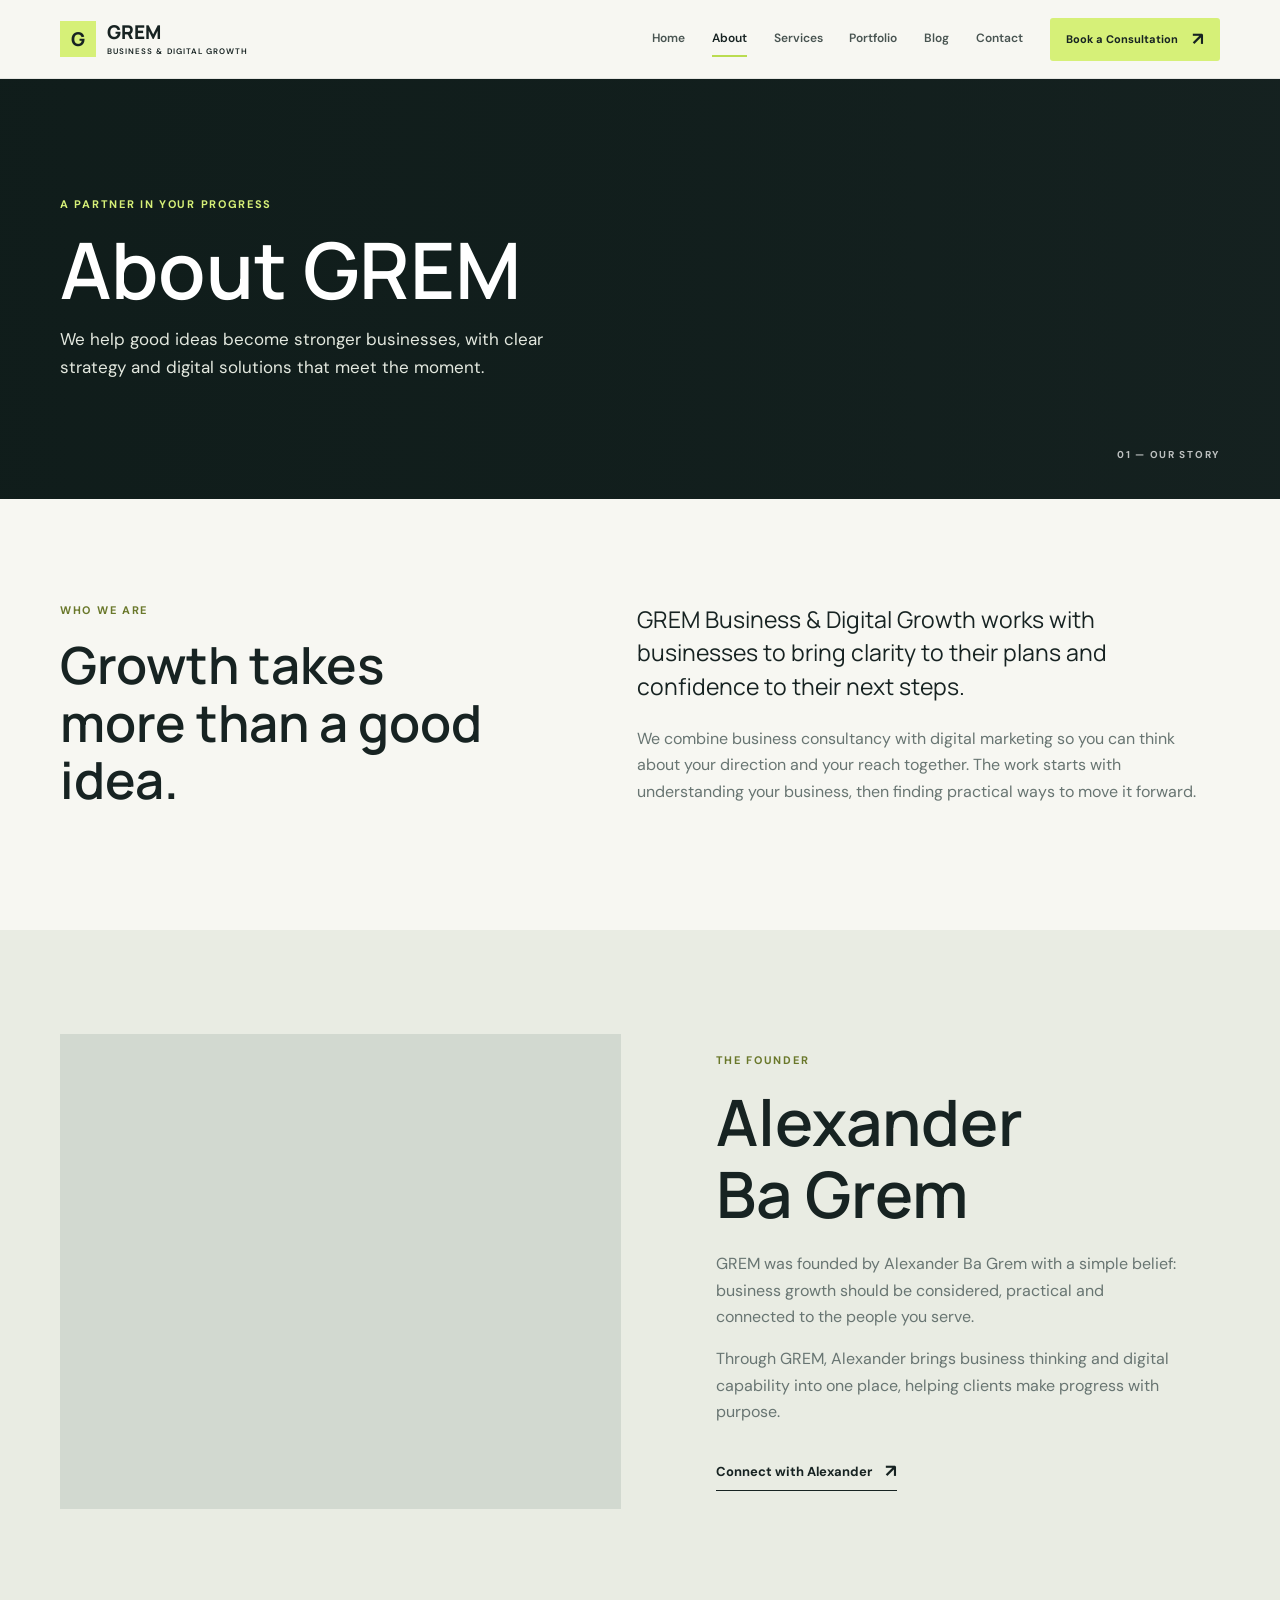
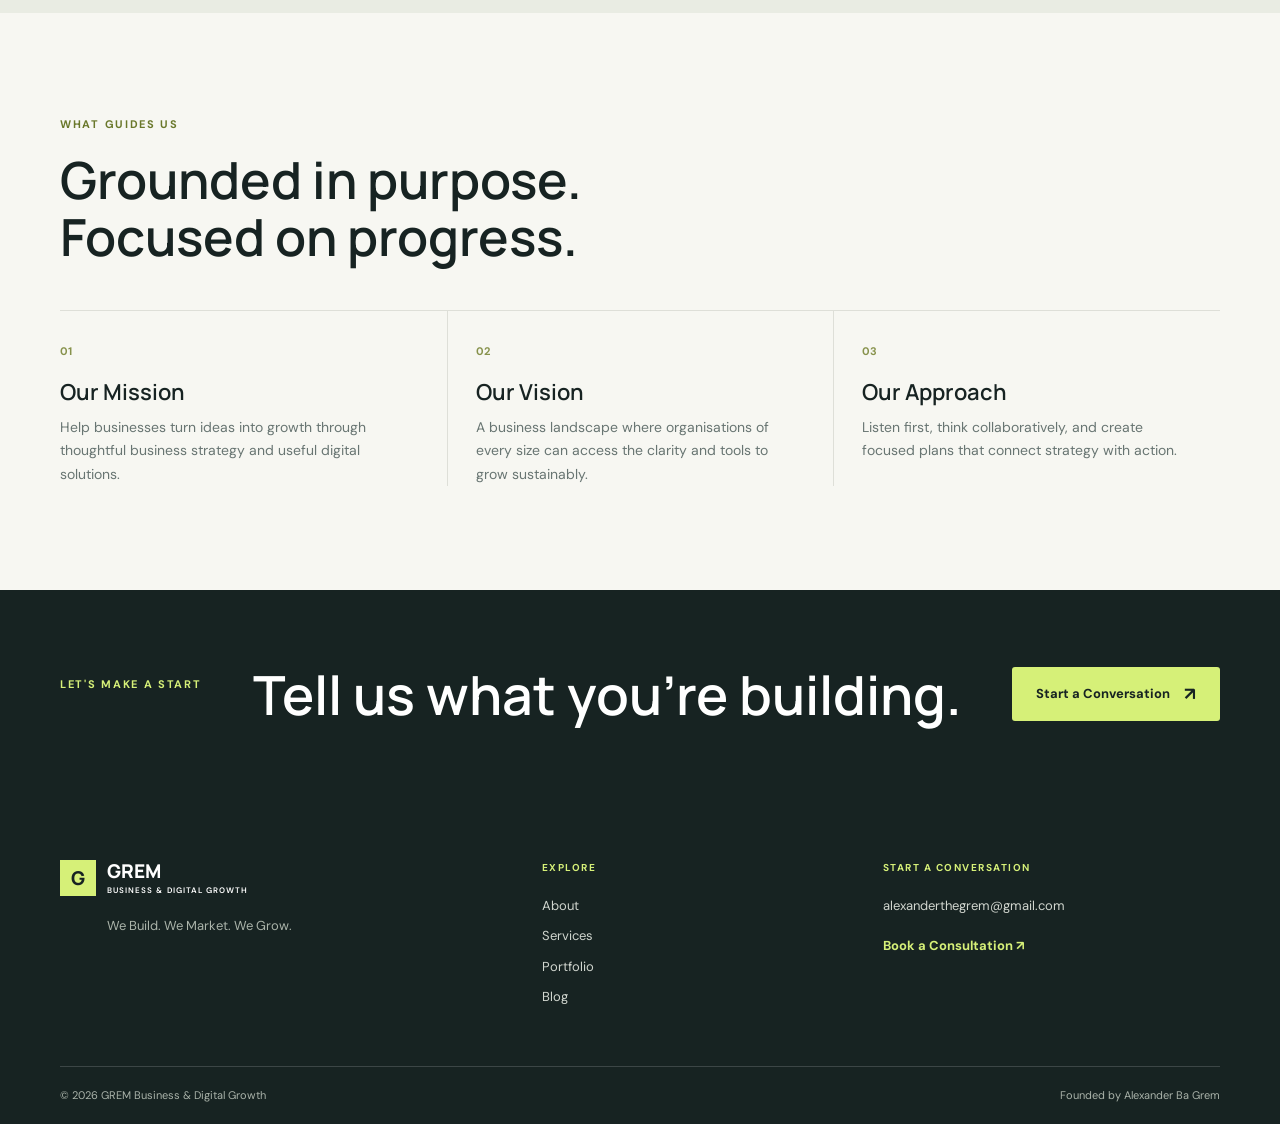
==== about.html @ a8ca72c4 "Grem digital platform" ====
<!doctype html>
<html lang="en">
<head>
  <meta charset="utf-8"><meta name="viewport" content="width=device-width, initial-scale=1">
  <meta name="description" content="Meet GREM Business & Digital Growth and founder Alexander Ba Grem.">
  <title>About | GREM Business & Digital Growth</title>
  <link rel="preconnect" href="https://fonts.googleapis.com"><link rel="preconnect" href="https://fonts.gstatic.com" crossorigin><link href="https://fonts.googleapis.com/css2?family=DM+Sans:wght@400;500;600;700&family=Manrope:wght@400;500;600;700;800&display=swap" rel="stylesheet">
  <link rel="stylesheet" href="css/style.css"><link rel="stylesheet" href="css/navbar.css"><link rel="stylesheet" href="css/about.css"><script src="js/script.js" defer></script>
</head>
<body>
  <header class="site-header"><div class="container nav-wrap"><a class="brand" href="index.html" aria-label="GREM home"><span class="brand-mark">G</span><span>GREM<span class="brand-sub">BUSINESS & DIGITAL GROWTH</span></span></a><button class="menu-toggle" type="button" aria-label="Open navigation" aria-expanded="false" aria-controls="site-navigation" data-nav-toggle><span></span><span></span></button><nav class="site-nav" id="site-navigation" aria-label="Main navigation"><a href="index.html">Home</a><a href="about.html" aria-current="page">About</a><a href="services.html">Services</a><a href="portfolio.html">Portfolio</a><a href="blog.html">Blog</a><a href="contact.html">Contact</a><a class="button button-small nav-cta" href="contact.html#contact-form">Book a Consultation <span aria-hidden="true">↗</span></a></nav></div></header>
  <main>
    <section class="page-hero about-hero"><div class="container page-hero-inner"><p class="eyebrow eyebrow-light">A partner in your progress</p><h1>About GREM</h1><p>We help good ideas become stronger businesses, with clear strategy and digital solutions that meet the moment.</p><span class="page-hero-index">01 — OUR STORY</span></div></section>
    <section class="section about-intro"><div class="container about-intro-grid"><div><p class="eyebrow">Who we are</p><h2>Growth takes more than a good idea.</h2></div><div><p class="lead-copy">GREM Business &amp; Digital Growth works with businesses to bring clarity to their plans and confidence to their next steps.</p><p>We combine business consultancy with digital marketing so you can think about your direction and your reach together. The work starts with understanding your business, then finding practical ways to move it forward.</p></div></div></section>
    <section class="founder-section section"><div class="container founder-grid"><div class="founder-photo" role="img" aria-label="Workspace representing the founder's approach to business"></div><div class="founder-copy"><p class="eyebrow">The founder</p><h2>Alexander<br>Ba Grem</h2><p>GREM was founded by Alexander Ba Grem with a simple belief: business growth should be considered, practical and connected to the people you serve.</p><p>Through GREM, Alexander brings business thinking and digital capability into one place, helping clients make progress with purpose.</p><a class="text-link" href="mailto:alexanderthegrem@gmail.com">Connect with Alexander <span aria-hidden="true">↗</span></a></div></div></section>
    <section class="values-section section"><div class="container"><div class="section-heading"><p class="eyebrow">What guides us</p><h2>Grounded in purpose.<br>Focused on progress.</h2></div><div class="values-grid"><article><span>01</span><h3>Our Mission</h3><p>Help businesses turn ideas into growth through thoughtful business strategy and useful digital solutions.</p></article><article><span>02</span><h3>Our Vision</h3><p>A business landscape where organisations of every size can access the clarity and tools to grow sustainably.</p></article><article><span>03</span><h3>Our Approach</h3><p>Listen first, think collaboratively, and create focused plans that connect strategy with action.</p></article></div></div></section>
    <section class="about-cta"><div class="container about-cta-inner"><p class="eyebrow eyebrow-light">Let's make a start</p><h2>Tell us what you’re building.</h2><a class="button button-accent" href="contact.html#contact-form">Start a Conversation <span aria-hidden="true">↗</span></a></div></section>
  </main>
  <footer class="site-footer"><div class="container footer-main"><div class="footer-brand"><a class="brand brand-footer" href="index.html"><span class="brand-mark">G</span><span>GREM<span class="brand-sub">BUSINESS & DIGITAL GROWTH</span></span></a><p>We Build. We Market. We Grow.</p></div><div class="footer-links"><p class="footer-label">Explore</p><a href="about.html">About</a><a href="services.html">Services</a><a href="portfolio.html">Portfolio</a><a href="blog.html">Blog</a></div><div class="footer-contact"><p class="footer-label">Start a conversation</p><a href="mailto:alexanderthegrem@gmail.com">alexanderthegrem@gmail.com</a><a class="footer-book" href="contact.html#contact-form">Book a Consultation <span aria-hidden="true">↗</span></a></div></div><div class="container footer-bottom"><span>© <span data-year></span> GREM Business &amp; Digital Growth</span><span>Founded by Alexander Ba Grem</span></div></footer>
</body>
</html>
---- css/style.css ----
/* Shared foundations and reusable components for every page. */
:root {
  --ink: #172322;
  --ink-soft: #334240;
  --muted: #687572;
  --paper: #f7f7f2;
  --white: #ffffff;
  --line: #dedfd8;
  --lime: #d6f078;
  --lime-dark: #badc50;
  --coral: #f09472;
  --serif: "Manrope", "DM Sans", sans-serif;
  --sans: "DM Sans", sans-serif;
}

* { box-sizing: border-box; }
html { scroll-behavior: smooth; scroll-padding-top: 96px; }
body { margin: 0; background: var(--paper); color: var(--ink); font-family: var(--sans); font-size: 16px; line-height: 1.65; -webkit-font-smoothing: antialiased; }
img { display: block; max-width: 100%; }
a { color: inherit; text-decoration: none; }
button, input, textarea { font: inherit; }
.container { width: min(1160px, calc(100% - 48px)); margin-inline: auto; }
.section { padding: 104px 0; }
.eyebrow { margin: 0 0 18px; color: #6a782b; font-size: 11px; font-weight: 700; letter-spacing: 1.7px; line-height: 1.4; text-transform: uppercase; }
.eyebrow-light { color: var(--lime); }
h1, h2, h3, p { margin-top: 0; }
h1, h2, h3 { font-family: var(--serif); letter-spacing: 0; }
h2 { margin-bottom: 18px; font-size: clamp(32px, 4vw, 52px); font-weight: 600; line-height: 1.12; }
h3 { font-weight: 600; line-height: 1.25; }
.section-intro { max-width: 460px; margin: 0; color: var(--muted); font-size: 17px; }
.section-heading { margin-bottom: 44px; }
.section-heading h2 { margin-bottom: 18px; }
.section-heading-row { display: flex; align-items: end; justify-content: space-between; gap: 48px; }
.section-heading-row .section-intro { margin-bottom: 7px; }
.button { display: inline-flex; min-height: 54px; align-items: center; justify-content: center; gap: 14px; padding: 0 23px; border: 1px solid transparent; border-radius: 3px; background: var(--lime); color: var(--ink); font-size: 13px; font-weight: 700; transition: background-color .2s ease, color .2s ease, transform .2s ease, border-color .2s ease; }
.button:hover { transform: translateY(-2px); background: var(--lime-dark); }
.button span { font-size: 18px; line-height: 1; }
.button-dark { background: var(--ink); color: var(--white); }
.button-dark:hover { background: #2c3c39; }
.button-accent { background: var(--lime); color: var(--ink); }
.button-outline-light { border-color: rgba(255,255,255,.5); color: var(--white); background: transparent; }
.button-outline-light:hover { border-color: var(--lime); background: var(--lime); color: var(--ink); }
.text-link { display: inline-flex; align-items: center; gap: 13px; border-bottom: 1px solid currentColor; padding-bottom: 4px; font-size: 13px; font-weight: 700; }
.text-link span { font-size: 18px; transition: transform .2s ease; }
.text-link:hover span { transform: translateX(4px); }
.site-footer { padding: 62px 0 0; background: var(--ink); color: #f4f6ef; }
.footer-main { display: grid; grid-template-columns: 1.5fr 1fr 1.2fr; gap: 60px; padding-bottom: 50px; }
.brand { display: inline-flex; align-items: center; gap: 11px; color: var(--ink); font-family: var(--serif); font-size: 19px; font-weight: 800; line-height: 1; }
.brand-mark { display: grid; width: 36px; height: 36px; place-items: center; background: var(--lime); color: var(--ink); font-size: 19px; }
.brand-sub { display: block; margin-top: 5px; font-family: var(--sans); font-size: 8px; font-weight: 600; letter-spacing: 1.05px; }
.brand-footer { color: var(--white); }
.footer-brand > p { margin: 19px 0 0 47px; color: #abb4aa; font-size: 13px; }
.footer-label { margin-bottom: 18px; color: var(--lime); font-size: 10px; font-weight: 700; letter-spacing: 1.5px; text-transform: uppercase; }
.footer-links, .footer-contact { display: flex; align-items: flex-start; flex-direction: column; }
.footer-links a, .footer-contact > a { margin: 0 0 9px; color: #d1d6cf; font-size: 13px; transition: color .2s ease; }
.footer-links a:hover, .footer-contact > a:hover { color: var(--lime); }
.footer-contact .footer-book { margin-top: 10px; color: var(--lime); font-weight: 700; }
.footer-bottom { display: flex; justify-content: space-between; gap: 20px; padding: 19px 0; border-top: 1px solid rgba(255,255,255,.16); color: #aab3aa; font-size: 11px; }
.page-hero { position: relative; overflow: hidden; min-height: 420px; background-color: var(--ink); background-position: center; background-size: cover; color: var(--white); }
.page-hero::before { position: absolute; inset: 0; background: linear-gradient(90deg, rgba(15,28,26,.9) 0%, rgba(15,28,26,.65) 53%, rgba(15,28,26,.28) 100%); content: ""; }
.page-hero-inner { position: relative; display: flex; min-height: 420px; align-items: flex-start; justify-content: center; flex-direction: column; padding-top: 46px; padding-bottom: 46px; }
.page-hero h1 { max-width: 760px; margin: 0 0 17px; font-size: clamp(46px, 7vw, 78px); font-weight: 600; line-height: .99; }
.page-hero-inner > p:not(.eyebrow) { max-width: 520px; margin: 0; color: #e3e8df; font-size: 17px; }
.page-hero-index { position: absolute; right: 0; bottom: 36px; color: rgba(255,255,255,.72); font-size: 10px; font-weight: 700; letter-spacing: 1.7px; }
.skip-link { position: absolute; top: -100px; left: 12px; z-index: 100; padding: 10px 14px; background: var(--white); color: var(--ink); }
.skip-link:focus { top: 12px; }
:focus-visible { outline: 3px solid #ed956e; outline-offset: 3px; }
@media (max-width: 760px) {
  .container { width: min(100% - 36px, 600px); }
  .section { padding: 76px 0; }
  .section-heading-row { align-items: flex-start; flex-direction: column; gap: 6px; }
  .footer-main { grid-template-columns: 1fr 1fr; gap: 36px 25px; }
  .footer-brand { grid-column: 1 / -1; }
  .footer-bottom { flex-direction: column; gap: 4px; }
  .page-hero, .page-hero-inner { min-height: 380px; }
  .page-hero-index { right: 0; bottom: 24px; }
}
@media (prefers-reduced-motion: reduce) {
  *, *::before, *::after { scroll-behavior: auto !important; transition-duration: .01ms !important; animation-duration: .01ms !important; }
}
---- css/navbar.css ----
.site-header { position: sticky; top: 0; z-index: 20; border-bottom: 1px solid rgba(23,35,34,.08); background: rgba(247,247,242,.97); backdrop-filter: blur(12px); }
.nav-wrap { display: flex; min-height: 78px; align-items: center; justify-content: space-between; gap: 28px; }
.site-nav { display: flex; align-items: center; gap: clamp(17px, 2.1vw, 29px); }
.site-nav > a:not(.button) { position: relative; color: #485451; font-size: 12px; font-weight: 600; transition: color .2s ease; }
.site-nav > a:not(.button):hover, .site-nav > a[aria-current="page"] { color: var(--ink); }
.site-nav > a[aria-current="page"]::after { position: absolute; right: 0; bottom: -8px; left: 0; height: 2px; background: var(--lime-dark); content: ""; }
.site-nav .nav-cta { min-height: 43px; padding-inline: 15px; white-space: nowrap; }
.button-small { font-size: 11px; }
.menu-toggle { display: none; }
@media (max-width: 900px) {
  .nav-wrap { min-height: 72px; }
  .menu-toggle { display: flex; width: 44px; height: 44px; align-items: center; justify-content: center; flex-direction: column; gap: 6px; border: 1px solid var(--line); border-radius: 3px; background: transparent; cursor: pointer; }
  .menu-toggle span { width: 18px; height: 2px; background: var(--ink); transition: transform .2s ease; }
  .menu-toggle[aria-expanded="true"] span:first-child { transform: translateY(4px) rotate(45deg); }
  .menu-toggle[aria-expanded="true"] span:last-child { transform: translateY(-4px) rotate(-45deg); }
  .site-nav { position: absolute; top: 100%; right: 0; left: 0; display: none; align-items: stretch; flex-direction: column; gap: 0; padding: 9px 24px 22px; border-top: 1px solid var(--line); background: var(--paper); box-shadow: 0 18px 25px rgba(23,35,34,.08); }
  .site-nav.is-open { display: flex; }
  .site-nav > a:not(.button) { padding: 11px 0; border-bottom: 1px solid var(--line); }
  .site-nav > a[aria-current="page"]::after { display: none; }
  .site-nav .nav-cta { align-self: flex-start; margin-top: 16px; }
}
---- css/about.css ----
.about-hero { background-image: url("https://images.unsplash.com/photo-1521737711867-e3b97375f902?auto=format&fit=crop&w=1900&q=85"); background-position: center 45%; }
.about-intro-grid { display: grid; grid-template-columns: .9fr 1.1fr; gap: 100px; }
.about-intro-grid h2 { max-width: 450px; }
.about-intro-grid > div:last-child { max-width: 570px; color: var(--muted); }
.about-intro-grid .lead-copy { color: var(--ink); font-family: var(--serif); font-size: 23px; line-height: 1.45; }
.founder-section { background: #e9ece3; }
.founder-grid { display: grid; grid-template-columns: 1fr .9fr; align-items: center; gap: 95px; }
.founder-photo { min-height: 475px; background: #d2d9d0 url("https://images.unsplash.com/photo-1497366754035-f200968a6e72?auto=format&fit=crop&w=1000&q=85") center / cover no-repeat; }
.founder-copy h2 { margin-bottom: 22px; font-size: clamp(42px, 5vw, 64px); }
.founder-copy > p:not(.eyebrow) { max-width: 470px; color: var(--muted); }
.founder-copy .text-link { margin-top: 15px; }
.values-section { background: var(--paper); }
.values-grid { display: grid; grid-template-columns: repeat(3, 1fr); border-top: 1px solid var(--line); }
.values-grid article { padding: 26px 28px 0 0; }
.values-grid article + article { padding-left: 28px; border-left: 1px solid var(--line); }
.values-grid article > span { color: #87924c; font-size: 11px; font-weight: 700; }
.values-grid h3 { margin: 16px 0 10px; font-size: 22px; }
.values-grid p { max-width: 320px; margin: 0; color: var(--muted); font-size: 14px; }
.about-cta { padding: 74px 0; background: var(--ink); color: var(--white); }
.about-cta-inner { display: flex; align-items: center; justify-content: space-between; gap: 30px; }
.about-cta h2 { margin: 0; font-size: clamp(34px, 4.5vw, 54px); }
@media (max-width: 760px) {
  .about-intro-grid, .founder-grid { grid-template-columns: 1fr; gap: 34px; }
  .founder-photo { min-height: 340px; }
  .values-grid { grid-template-columns: 1fr; }
  .values-grid article, .values-grid article + article { padding: 23px 0; border-left: 0; border-bottom: 1px solid var(--line); }
  .about-cta-inner { align-items: flex-start; flex-direction: column; }
}
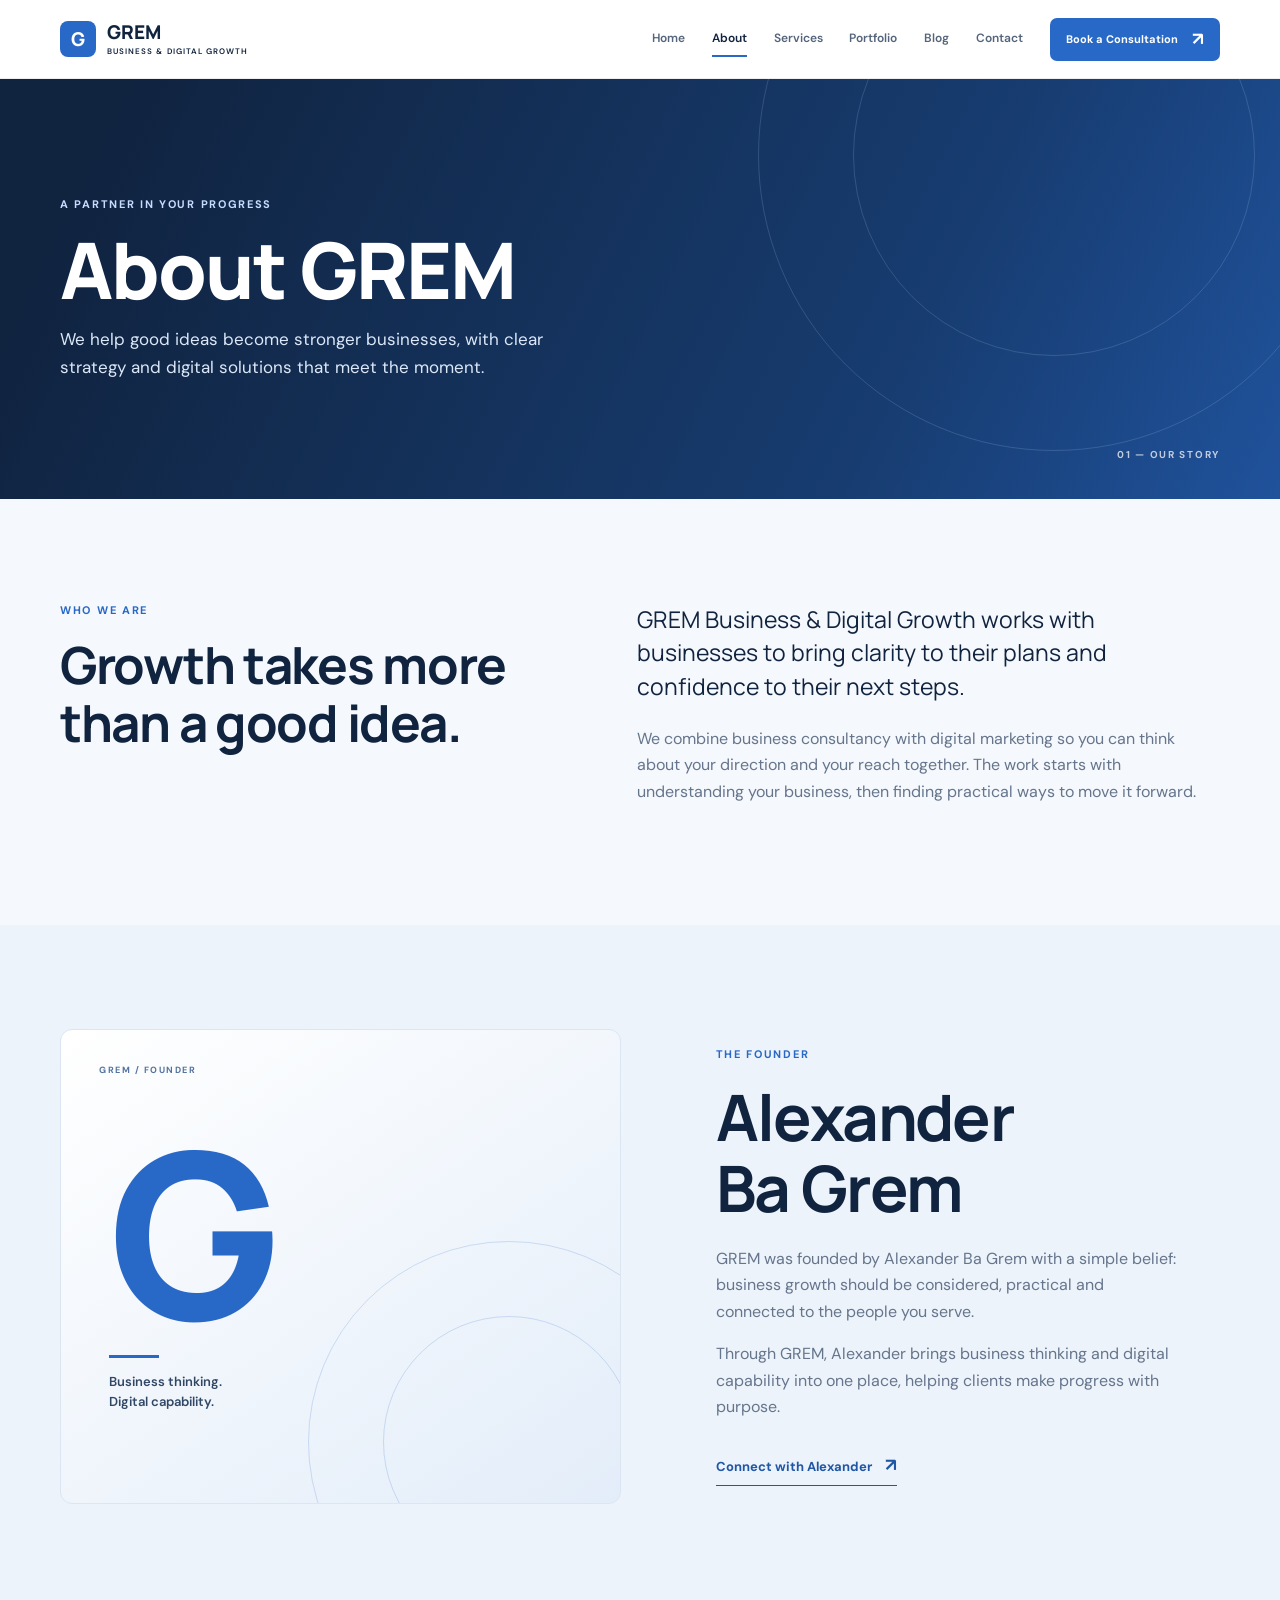
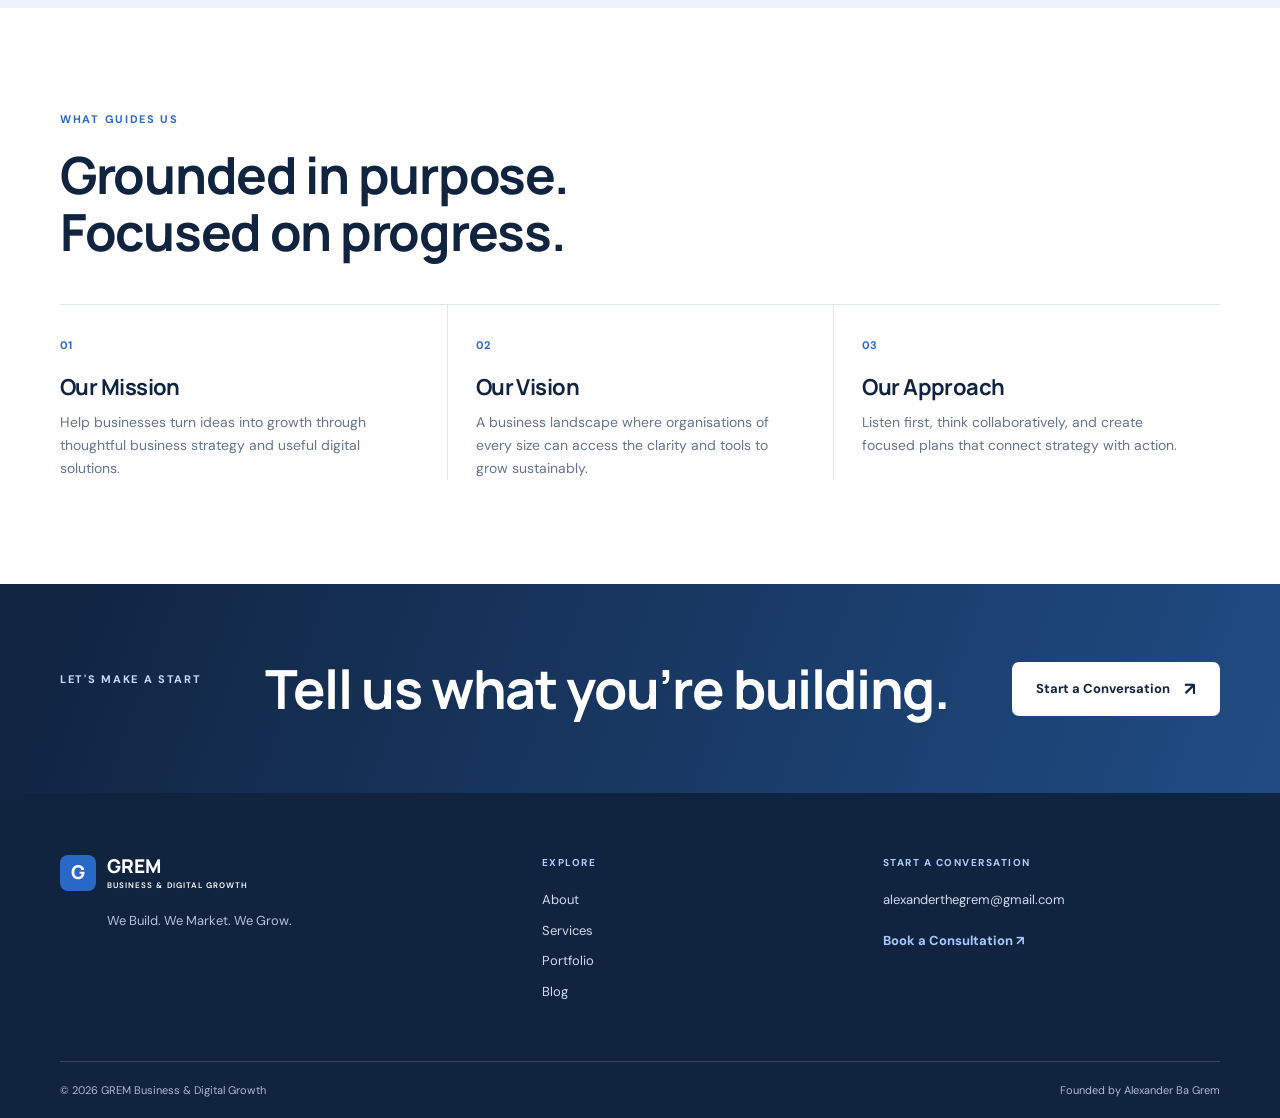
==== commit 64be5b40: "Remove unnecessary pics" ====
--- a/about.html
+++ b/about.html
@@ -12,7 +12,7 @@
   <main>
     <section class="page-hero about-hero"><div class="container page-hero-inner"><p class="eyebrow eyebrow-light">A partner in your progress</p><h1>About GREM</h1><p>We help good ideas become stronger businesses, with clear strategy and digital solutions that meet the moment.</p><span class="page-hero-index">01 — OUR STORY</span></div></section>
     <section class="section about-intro"><div class="container about-intro-grid"><div><p class="eyebrow">Who we are</p><h2>Growth takes more than a good idea.</h2></div><div><p class="lead-copy">GREM Business &amp; Digital Growth works with businesses to bring clarity to their plans and confidence to their next steps.</p><p>We combine business consultancy with digital marketing so you can think about your direction and your reach together. The work starts with understanding your business, then finding practical ways to move it forward.</p></div></div></section>
-    <section class="founder-section section"><div class="container founder-grid"><div class="founder-photo" role="img" aria-label="Workspace representing the founder's approach to business"></div><div class="founder-copy"><p class="eyebrow">The founder</p><h2>Alexander<br>Ba Grem</h2><p>GREM was founded by Alexander Ba Grem with a simple belief: business growth should be considered, practical and connected to the people you serve.</p><p>Through GREM, Alexander brings business thinking and digital capability into one place, helping clients make progress with purpose.</p><a class="text-link" href="mailto:alexanderthegrem@gmail.com">Connect with Alexander <span aria-hidden="true">↗</span></a></div></div></section>
+    <section class="founder-section section"><div class="container founder-grid"><div class="founder-art" aria-hidden="true"><span class="founder-art-label">GREM / FOUNDER</span><span class="founder-art-initials">G</span><span class="founder-art-rule"></span><span class="founder-art-caption">Business thinking.<br>Digital capability.</span></div><div class="founder-copy"><p class="eyebrow">The founder</p><h2>Alexander<br>Ba Grem</h2><p>GREM was founded by Alexander Ba Grem with a simple belief: business growth should be considered, practical and connected to the people you serve.</p><p>Through GREM, Alexander brings business thinking and digital capability into one place, helping clients make progress with purpose.</p><a class="text-link" href="mailto:alexanderthegrem@gmail.com">Connect with Alexander <span aria-hidden="true">↗</span></a></div></div></section>
     <section class="values-section section"><div class="container"><div class="section-heading"><p class="eyebrow">What guides us</p><h2>Grounded in purpose.<br>Focused on progress.</h2></div><div class="values-grid"><article><span>01</span><h3>Our Mission</h3><p>Help businesses turn ideas into growth through thoughtful business strategy and useful digital solutions.</p></article><article><span>02</span><h3>Our Vision</h3><p>A business landscape where organisations of every size can access the clarity and tools to grow sustainably.</p></article><article><span>03</span><h3>Our Approach</h3><p>Listen first, think collaboratively, and create focused plans that connect strategy with action.</p></article></div></div></section>
     <section class="about-cta"><div class="container about-cta-inner"><p class="eyebrow eyebrow-light">Let's make a start</p><h2>Tell us what you’re building.</h2><a class="button button-accent" href="contact.html#contact-form">Start a Conversation <span aria-hidden="true">↗</span></a></div></section>
   </main>
--- a/css/style.css
+++ b/css/style.css
@@ -1,14 +1,15 @@
 /* Shared foundations and reusable components for every page. */
 :root {
-  --ink: #172322;
-  --ink-soft: #334240;
-  --muted: #687572;
-  --paper: #f7f7f2;
+  --ink: #10233f;
+  --ink-soft: #304766;
+  --muted: #65758c;
+  --paper: #f5f8fc;
   --white: #ffffff;
-  --line: #dedfd8;
-  --lime: #d6f078;
-  --lime-dark: #badc50;
-  --coral: #f09472;
+  --line: #e0e7f0;
+  --blue: #2868c7;
+  --blue-dark: #1f56a5;
+  --blue-pale: #eaf2fc;
+  --accent: #a8caff;
   --serif: "Manrope", "DM Sans", sans-serif;
   --sans: "DM Sans", sans-serif;
 }
@@ -21,50 +22,53 @@
 button, input, textarea { font: inherit; }
 .container { width: min(1160px, calc(100% - 48px)); margin-inline: auto; }
 .section { padding: 104px 0; }
-.eyebrow { margin: 0 0 18px; color: #6a782b; font-size: 11px; font-weight: 700; letter-spacing: 1.7px; line-height: 1.4; text-transform: uppercase; }
-.eyebrow-light { color: var(--lime); }
+.eyebrow { margin: 0 0 18px; color: var(--blue); font-size: 11px; font-weight: 700; letter-spacing: 1.7px; line-height: 1.4; text-transform: uppercase; }
+.eyebrow-light { color: #c7dcff; }
 h1, h2, h3, p { margin-top: 0; }
-h1, h2, h3 { font-family: var(--serif); letter-spacing: 0; }
-h2 { margin-bottom: 18px; font-size: clamp(32px, 4vw, 52px); font-weight: 600; line-height: 1.12; }
-h3 { font-weight: 600; line-height: 1.25; }
+h1, h2, h3 { font-family: var(--serif); letter-spacing: -.025em; }
+h2 { margin-bottom: 18px; font-size: clamp(32px, 4vw, 52px); font-weight: 700; line-height: 1.12; }
+h3 { font-weight: 700; line-height: 1.25; }
 .section-intro { max-width: 460px; margin: 0; color: var(--muted); font-size: 17px; }
 .section-heading { margin-bottom: 44px; }
 .section-heading h2 { margin-bottom: 18px; }
 .section-heading-row { display: flex; align-items: end; justify-content: space-between; gap: 48px; }
 .section-heading-row .section-intro { margin-bottom: 7px; }
-.button { display: inline-flex; min-height: 54px; align-items: center; justify-content: center; gap: 14px; padding: 0 23px; border: 1px solid transparent; border-radius: 3px; background: var(--lime); color: var(--ink); font-size: 13px; font-weight: 700; transition: background-color .2s ease, color .2s ease, transform .2s ease, border-color .2s ease; }
-.button:hover { transform: translateY(-2px); background: var(--lime-dark); }
+.button { display: inline-flex; min-height: 54px; align-items: center; justify-content: center; gap: 14px; padding: 0 23px; border: 1px solid transparent; border-radius: 7px; background: var(--blue); color: var(--white); font-size: 13px; font-weight: 700; transition: background-color .2s ease, color .2s ease, transform .2s ease, border-color .2s ease; }
+.button:hover { transform: translateY(-2px); background: var(--blue-dark); }
 .button span { font-size: 18px; line-height: 1; }
 .button-dark { background: var(--ink); color: var(--white); }
-.button-dark:hover { background: #2c3c39; }
-.button-accent { background: var(--lime); color: var(--ink); }
-.button-outline-light { border-color: rgba(255,255,255,.5); color: var(--white); background: transparent; }
-.button-outline-light:hover { border-color: var(--lime); background: var(--lime); color: var(--ink); }
-.text-link { display: inline-flex; align-items: center; gap: 13px; border-bottom: 1px solid currentColor; padding-bottom: 4px; font-size: 13px; font-weight: 700; }
+.button-dark:hover { background: var(--ink-soft); }
+.button-accent { background: var(--white); color: var(--ink); }
+.button-accent:hover { background: var(--accent); color: var(--ink); }
+.button-outline-light { border-color: rgba(255,255,255,.45); color: var(--white); background: transparent; }
+.button-outline-light:hover { border-color: var(--white); background: var(--white); color: var(--ink); }
+.text-link { display: inline-flex; align-items: center; gap: 13px; border-bottom: 1px solid currentColor; padding-bottom: 4px; color: var(--blue-dark); font-size: 13px; font-weight: 700; }
 .text-link span { font-size: 18px; transition: transform .2s ease; }
 .text-link:hover span { transform: translateX(4px); }
-.site-footer { padding: 62px 0 0; background: var(--ink); color: #f4f6ef; }
+.site-footer { padding: 62px 0 0; background: var(--ink); color: #f4f7fc; }
 .footer-main { display: grid; grid-template-columns: 1.5fr 1fr 1.2fr; gap: 60px; padding-bottom: 50px; }
 .brand { display: inline-flex; align-items: center; gap: 11px; color: var(--ink); font-family: var(--serif); font-size: 19px; font-weight: 800; line-height: 1; }
-.brand-mark { display: grid; width: 36px; height: 36px; place-items: center; background: var(--lime); color: var(--ink); font-size: 19px; }
+.brand-mark { display: grid; width: 36px; height: 36px; place-items: center; border-radius: 8px; background: var(--blue); color: var(--white); font-size: 19px; }
 .brand-sub { display: block; margin-top: 5px; font-family: var(--sans); font-size: 8px; font-weight: 600; letter-spacing: 1.05px; }
 .brand-footer { color: var(--white); }
-.footer-brand > p { margin: 19px 0 0 47px; color: #abb4aa; font-size: 13px; }
-.footer-label { margin-bottom: 18px; color: var(--lime); font-size: 10px; font-weight: 700; letter-spacing: 1.5px; text-transform: uppercase; }
+.footer-brand > p { margin: 19px 0 0 47px; color: #b5c3d5; font-size: 13px; }
+.footer-label { margin-bottom: 18px; color: #afcefa; font-size: 10px; font-weight: 700; letter-spacing: 1.5px; text-transform: uppercase; }
 .footer-links, .footer-contact { display: flex; align-items: flex-start; flex-direction: column; }
-.footer-links a, .footer-contact > a { margin: 0 0 9px; color: #d1d6cf; font-size: 13px; transition: color .2s ease; }
-.footer-links a:hover, .footer-contact > a:hover { color: var(--lime); }
-.footer-contact .footer-book { margin-top: 10px; color: var(--lime); font-weight: 700; }
-.footer-bottom { display: flex; justify-content: space-between; gap: 20px; padding: 19px 0; border-top: 1px solid rgba(255,255,255,.16); color: #aab3aa; font-size: 11px; }
-.page-hero { position: relative; overflow: hidden; min-height: 420px; background-color: var(--ink); background-position: center; background-size: cover; color: var(--white); }
-.page-hero::before { position: absolute; inset: 0; background: linear-gradient(90deg, rgba(15,28,26,.9) 0%, rgba(15,28,26,.65) 53%, rgba(15,28,26,.28) 100%); content: ""; }
-.page-hero-inner { position: relative; display: flex; min-height: 420px; align-items: flex-start; justify-content: center; flex-direction: column; padding-top: 46px; padding-bottom: 46px; }
-.page-hero h1 { max-width: 760px; margin: 0 0 17px; font-size: clamp(46px, 7vw, 78px); font-weight: 600; line-height: .99; }
-.page-hero-inner > p:not(.eyebrow) { max-width: 520px; margin: 0; color: #e3e8df; font-size: 17px; }
+.footer-links a, .footer-contact > a { margin: 0 0 9px; color: #d1dceb; font-size: 13px; transition: color .2s ease; }
+.footer-links a:hover, .footer-contact > a:hover { color: var(--accent); }
+.footer-contact .footer-book { margin-top: 10px; color: var(--accent); font-weight: 700; }
+.footer-bottom { display: flex; justify-content: space-between; gap: 20px; padding: 19px 0; border-top: 1px solid rgba(255,255,255,.16); color: #aebbd0; font-size: 11px; }
+.page-hero { position: relative; overflow: hidden; min-height: 420px; background: linear-gradient(116deg, #10233f 8%, #173c70 70%, #2868c7 130%); color: var(--white); }
+.page-hero::before, .page-hero::after { position: absolute; border: 1px solid rgba(197,220,255,.17); border-radius: 50%; content: ""; pointer-events: none; }
+.page-hero::before { top: -220px; right: -70px; width: 590px; height: 590px; }
+.page-hero::after { top: -125px; right: 25px; width: 400px; height: 400px; }
+.page-hero-inner { position: relative; z-index: 1; display: flex; min-height: 420px; align-items: flex-start; justify-content: center; flex-direction: column; padding-top: 46px; padding-bottom: 46px; }
+.page-hero h1 { max-width: 760px; margin: 0 0 17px; font-size: clamp(46px, 7vw, 78px); font-weight: 800; line-height: .99; }
+.page-hero-inner > p:not(.eyebrow) { max-width: 520px; margin: 0; color: #dce8f8; font-size: 17px; }
 .page-hero-index { position: absolute; right: 0; bottom: 36px; color: rgba(255,255,255,.72); font-size: 10px; font-weight: 700; letter-spacing: 1.7px; }
 .skip-link { position: absolute; top: -100px; left: 12px; z-index: 100; padding: 10px 14px; background: var(--white); color: var(--ink); }
 .skip-link:focus { top: 12px; }
-:focus-visible { outline: 3px solid #ed956e; outline-offset: 3px; }
+:focus-visible { outline: 3px solid #6da2ec; outline-offset: 3px; }
 @media (max-width: 760px) {
   .container { width: min(100% - 36px, 600px); }
   .section { padding: 76px 0; }
@@ -74,7 +78,9 @@
   .footer-bottom { flex-direction: column; gap: 4px; }
   .page-hero, .page-hero-inner { min-height: 380px; }
   .page-hero-index { right: 0; bottom: 24px; }
+  .page-hero::before { right: -300px; }
+  .page-hero::after { right: -200px; }
 }
 @media (prefers-reduced-motion: reduce) {
   *, *::before, *::after { scroll-behavior: auto !important; transition-duration: .01ms !important; animation-duration: .01ms !important; }
-}+}
--- a/css/navbar.css
+++ b/css/navbar.css
@@ -1,15 +1,15 @@
-.site-header { position: sticky; top: 0; z-index: 20; border-bottom: 1px solid rgba(23,35,34,.08); background: rgba(247,247,242,.97); backdrop-filter: blur(12px); }
+.site-header { position: sticky; top: 0; z-index: 20; border-bottom: 1px solid rgba(16,35,63,.08); background: rgba(255,255,255,.97); backdrop-filter: blur(12px); }
 .nav-wrap { display: flex; min-height: 78px; align-items: center; justify-content: space-between; gap: 28px; }
 .site-nav { display: flex; align-items: center; gap: clamp(17px, 2.1vw, 29px); }
-.site-nav > a:not(.button) { position: relative; color: #485451; font-size: 12px; font-weight: 600; transition: color .2s ease; }
+.site-nav > a:not(.button) { position: relative; color: #53647b; font-size: 12px; font-weight: 600; transition: color .2s ease; }
 .site-nav > a:not(.button):hover, .site-nav > a[aria-current="page"] { color: var(--ink); }
-.site-nav > a[aria-current="page"]::after { position: absolute; right: 0; bottom: -8px; left: 0; height: 2px; background: var(--lime-dark); content: ""; }
+.site-nav > a[aria-current="page"]::after { position: absolute; right: 0; bottom: -8px; left: 0; height: 2px; background: var(--blue); content: ""; }
 .site-nav .nav-cta { min-height: 43px; padding-inline: 15px; white-space: nowrap; }
 .button-small { font-size: 11px; }
 .menu-toggle { display: none; }
 @media (max-width: 900px) {
   .nav-wrap { min-height: 72px; }
-  .menu-toggle { display: flex; width: 44px; height: 44px; align-items: center; justify-content: center; flex-direction: column; gap: 6px; border: 1px solid var(--line); border-radius: 3px; background: transparent; cursor: pointer; }
+  .menu-toggle { display: flex; width: 44px; height: 44px; align-items: center; justify-content: center; flex-direction: column; gap: 6px; border: 1px solid var(--line); border-radius: 7px; background: transparent; cursor: pointer; }
   .menu-toggle span { width: 18px; height: 2px; background: var(--ink); transition: transform .2s ease; }
   .menu-toggle[aria-expanded="true"] span:first-child { transform: translateY(4px) rotate(45deg); }
   .menu-toggle[aria-expanded="true"] span:last-child { transform: translateY(-4px) rotate(-45deg); }
--- a/css/about.css
+++ b/css/about.css
@@ -1,28 +1,34 @@
-.about-hero { background-image: url("https://images.unsplash.com/photo-1521737711867-e3b97375f902?auto=format&fit=crop&w=1900&q=85"); background-position: center 45%; }
 .about-intro-grid { display: grid; grid-template-columns: .9fr 1.1fr; gap: 100px; }
 .about-intro-grid h2 { max-width: 450px; }
 .about-intro-grid > div:last-child { max-width: 570px; color: var(--muted); }
 .about-intro-grid .lead-copy { color: var(--ink); font-family: var(--serif); font-size: 23px; line-height: 1.45; }
-.founder-section { background: #e9ece3; }
+.founder-section { background: #edf3fa; }
 .founder-grid { display: grid; grid-template-columns: 1fr .9fr; align-items: center; gap: 95px; }
-.founder-photo { min-height: 475px; background: #d2d9d0 url("https://images.unsplash.com/photo-1497366754035-f200968a6e72?auto=format&fit=crop&w=1000&q=85") center / cover no-repeat; }
+.founder-art { position: relative; display: flex; min-height: 475px; justify-content: center; flex-direction: column; overflow: hidden; padding: 48px; border: 1px solid #dce6f2; border-radius: 12px; background: linear-gradient(145deg, #fff, #e3edf9); }
+.founder-art::before, .founder-art::after { position: absolute; right: -90px; bottom: -140px; width: 400px; height: 400px; border: 1px solid rgba(40,104,199,.19); border-radius: 50%; content: ""; }
+.founder-art::after { right: -15px; bottom: -65px; width: 250px; height: 250px; }
+.founder-art-label { position: absolute; top: 33px; left: 38px; color: #53739e; font-size: 9px; font-weight: 700; letter-spacing: 1.5px; }
+.founder-art-initials { position: relative; z-index: 1; color: var(--blue); font-family: var(--serif); font-size: clamp(140px, 20vw, 230px); font-weight: 800; letter-spacing: -.09em; line-height: .95; }
+.founder-art-rule { position: relative; z-index: 1; width: 50px; height: 3px; margin-top: 15px; background: var(--blue); }
+.founder-art-caption { position: relative; z-index: 1; margin-top: 14px; color: var(--ink-soft); font-size: 13px; font-weight: 600; line-height: 1.5; }
 .founder-copy h2 { margin-bottom: 22px; font-size: clamp(42px, 5vw, 64px); }
 .founder-copy > p:not(.eyebrow) { max-width: 470px; color: var(--muted); }
 .founder-copy .text-link { margin-top: 15px; }
-.values-section { background: var(--paper); }
+.values-section { background: var(--white); }
 .values-grid { display: grid; grid-template-columns: repeat(3, 1fr); border-top: 1px solid var(--line); }
 .values-grid article { padding: 26px 28px 0 0; }
 .values-grid article + article { padding-left: 28px; border-left: 1px solid var(--line); }
-.values-grid article > span { color: #87924c; font-size: 11px; font-weight: 700; }
+.values-grid article > span { color: var(--blue); font-size: 11px; font-weight: 700; }
 .values-grid h3 { margin: 16px 0 10px; font-size: 22px; }
 .values-grid p { max-width: 320px; margin: 0; color: var(--muted); font-size: 14px; }
-.about-cta { padding: 74px 0; background: var(--ink); color: var(--white); }
+.about-cta { padding: 74px 0; background: linear-gradient(110deg, #10233f, #204c84); color: var(--white); }
 .about-cta-inner { display: flex; align-items: center; justify-content: space-between; gap: 30px; }
 .about-cta h2 { margin: 0; font-size: clamp(34px, 4.5vw, 54px); }
 @media (max-width: 760px) {
   .about-intro-grid, .founder-grid { grid-template-columns: 1fr; gap: 34px; }
-  .founder-photo { min-height: 340px; }
+  .founder-art { min-height: 340px; }
+  .founder-art-initials { font-size: 160px; }
   .values-grid { grid-template-columns: 1fr; }
   .values-grid article, .values-grid article + article { padding: 23px 0; border-left: 0; border-bottom: 1px solid var(--line); }
   .about-cta-inner { align-items: flex-start; flex-direction: column; }
-}+}
